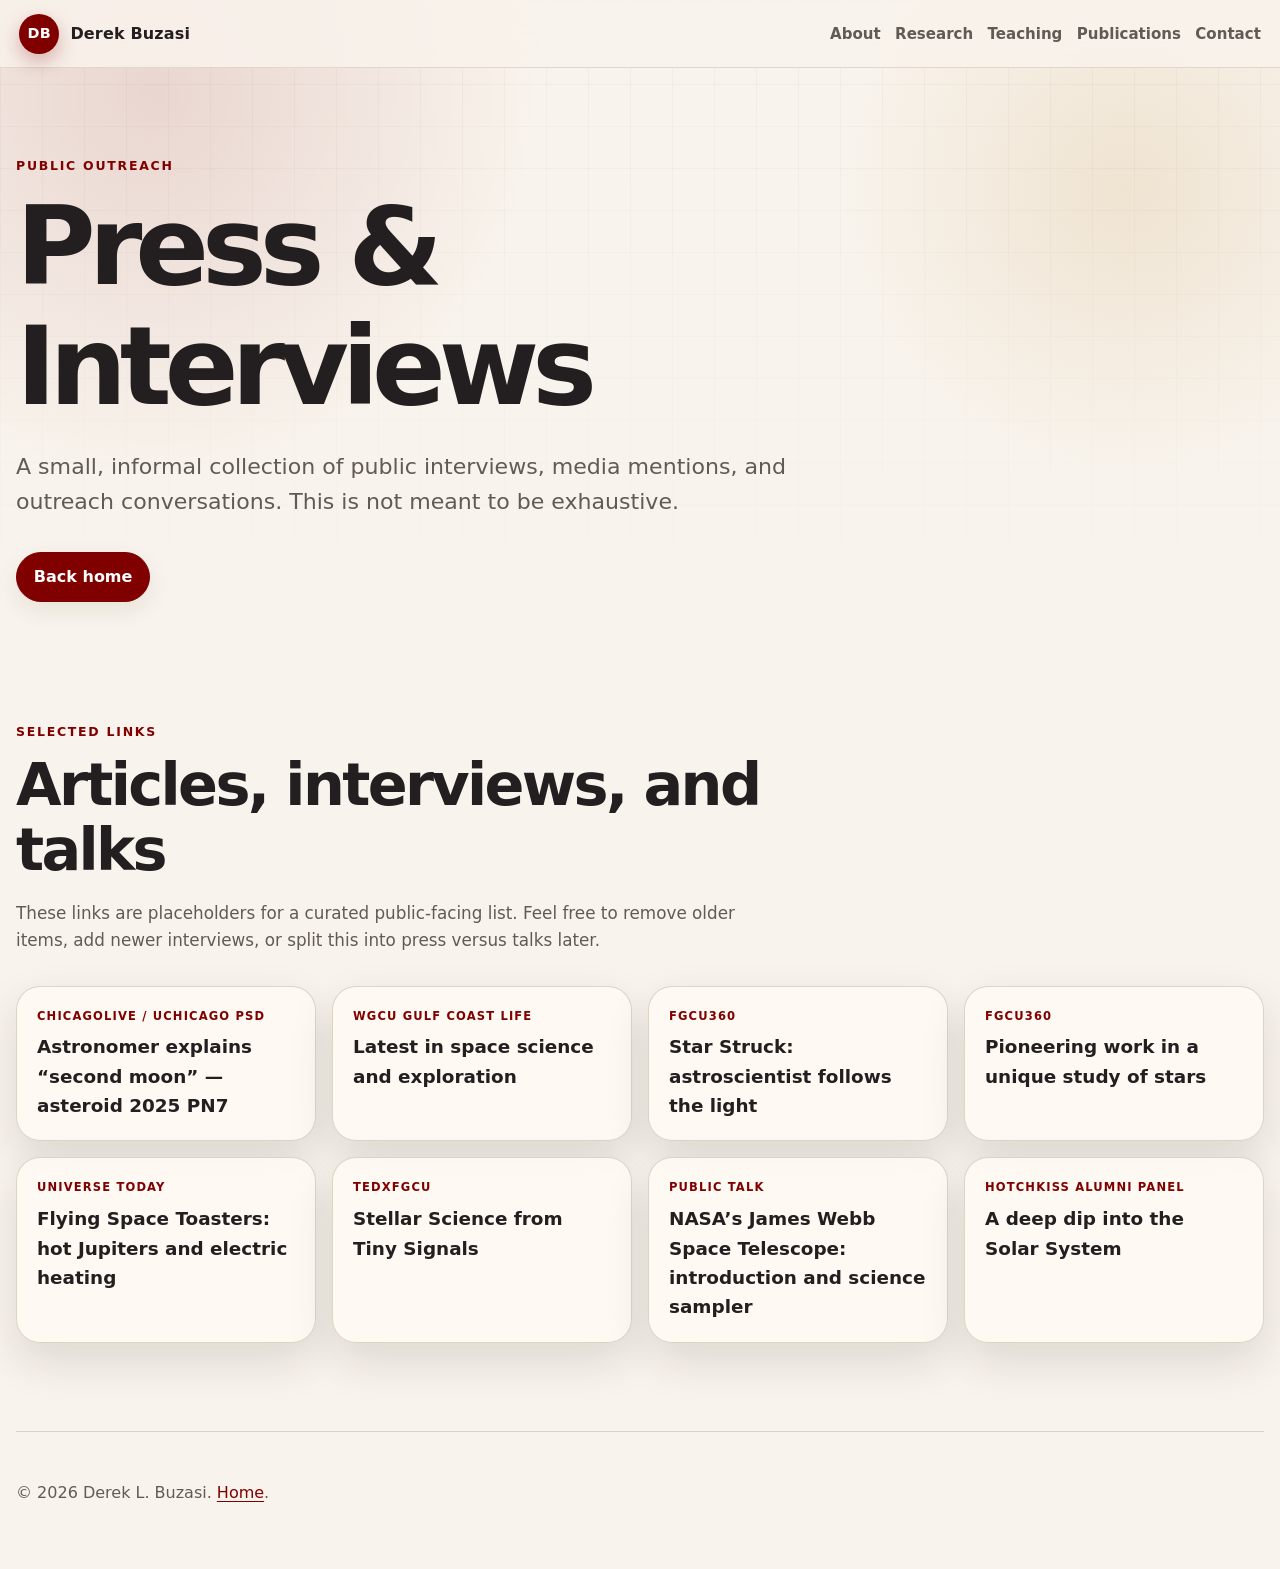
==== press.html @ fadd1ba3 "Updates to stellar activity and press pages" ====
<!doctype html>
<html lang="en">
<head>
  <meta charset="utf-8" />
  <meta name="viewport" content="width=device-width, initial-scale=1" />
  <meta name="description" content="Selected press interviews, public conversations, and outreach links for Derek L. Buzasi." />
  <title>Press &amp; Interviews | Derek L. Buzasi</title>
  <link rel="stylesheet" href="styles.css" />
</head>
<body>
  <a class="skip-link" href="#main">Skip to main content</a>

  <header class="site-header">
    <nav class="nav" aria-label="Primary navigation">
      <a class="brand" href="index.html#top" aria-label="Derek Buzasi home">
        <span class="brand-mark" aria-hidden="true">DB</span>
        <span class="brand-text">Derek Buzasi</span>
      </a>
      <div class="nav-links">
        <a href="index.html#about">About</a>
        <a href="index.html#research">Research</a>
        <a href="index.html#teaching">Teaching</a>
        <a href="index.html#publications">Publications</a>
        <a href="index.html#contact">Contact</a>
      </div>
    </nav>
  </header>

  <main id="main">
    <section class="section-shell page-hero">
      <p class="eyebrow">public outreach</p>
      <h1>Press &amp; Interviews</h1>
      <p class="subtitle narrow">A small, informal collection of public interviews, media mentions, and outreach conversations. This is not meant to be exhaustive.</p>
      <div class="button-row">
        <a class="button primary" href="index.html#top">Back home</a>
      </div>
    </section>

    <section class="section-shell publications">
      <div class="section-heading">
        <p class="eyebrow">selected links</p>
        <h2>Articles, interviews, and talks</h2>
        <p>These links are placeholders for a curated public-facing list. Feel free to remove older items, add newer interviews, or split this into press versus talks later.</p>
      </div>
      <div class="link-cards press-grid">
        <a class="link-card" href="https://physicalsciences.uchicago.edu/news/year/2025/P75/" target="_blank" rel="noopener">
          <span>ChicagoLIVE / UChicago PSD</span>
          <strong>Astronomer explains “second moon” — asteroid 2025 PN7</strong>
        </a>
        <a class="link-card" href="https://www.wgcu.org/podcast/gulf-coast-life/2023-07-12/we-nerd-out-on-the-latest-in-space-science-and-exploration-with-an-fgcu-astronomer-and-professor" target="_blank" rel="noopener">
          <span>WGCU Gulf Coast Life</span>
          <strong>Latest in space science and exploration</strong>
        </a>
        <a class="link-card" href="https://fgcu360.com/2020/04/11/star-struck/" target="_blank" rel="noopener">
          <span>FGCU360</span>
          <strong>Star Struck: astroscientist follows the light</strong>
        </a>
        <a class="link-card" href="https://fgcu360.com/2021/12/10/buzasi-continues-pioneering-work-in-unique-study-of-stars/" target="_blank" rel="noopener">
          <span>FGCU360</span>
          <strong>Pioneering work in a unique study of stars</strong>
        </a>
        <a class="link-card" href="https://www.universetoday.com/articles/flying-space-toasters-electrified-exoplanets-really-feel-the-heat" target="_blank" rel="noopener">
          <span>Universe Today</span>
          <strong>Flying Space Toasters: hot Jupiters and electric heating</strong>
        </a>
        <a class="link-card" href="https://www.youtube.com/watch?v=mZ9_5fVVv5w" target="_blank" rel="noopener">
          <span>TEDxFGCU</span>
          <strong>Stellar Science from Tiny Signals</strong>
        </a>
        <a class="link-card" href="https://www.youtube.com/watch?v=SFD3ztopoQs" target="_blank" rel="noopener">
          <span>Public talk</span>
          <strong>NASA’s James Webb Space Telescope: introduction and science sampler</strong>
        </a>
        <a class="link-card" href="https://www.hotchkiss.org/post-page/~board/school-news/post/an-expert-alumni-panel-offers-a-deep-dip-into-our-solar-system" target="_blank" rel="noopener">
          <span>Hotchkiss alumni panel</span>
          <strong>A deep dip into the Solar System</strong>
        </a>
      </div>
    </section>
  </main>

  <footer class="site-footer">
    <p>&copy; <span id="year">2026</span> Derek L. Buzasi. <a href="index.html">Home</a>.</p>
  </footer>

  <script>
    document.getElementById('year').textContent = new Date().getFullYear();
  </script>
</body>
</html>
---- styles.css ----
:root {
  --bg: #f8f3ec;
  --panel: #fffaf3;
  --ink: #231f20;
  --muted: #625b55;
  --line: #ded1c3;
  --accent: #800000;
  --accent-dark: #4f0000;
  --accent-soft: #ead8d0;
  --gold: #b1740f;
  --shadow: 0 18px 45px rgba(36, 24, 18, 0.12);
  --radius: 24px;
  --max-width: 1360px;
}

* {
  box-sizing: border-box;
}

html {
  scroll-behavior: smooth;
}

body {
  margin: 0;
  font-family: Inter, ui-sans-serif, system-ui, -apple-system, BlinkMacSystemFont, "Segoe UI", sans-serif;
  color: var(--ink);
  background:
    radial-gradient(circle at 12% 6%, rgba(128, 0, 0, 0.12), transparent 24rem),
    radial-gradient(circle at 88% 12%, rgba(177, 116, 15, 0.12), transparent 18rem),
    var(--bg);
  line-height: 1.6;
}

body::before {
  content: "";
  position: fixed;
  inset: 0;
  pointer-events: none;
  background-image:
    linear-gradient(rgba(35, 31, 32, 0.035) 1px, transparent 1px),
    linear-gradient(90deg, rgba(35, 31, 32, 0.035) 1px, transparent 1px);
  background-size: 42px 42px;
  mask-image: linear-gradient(to bottom, black, transparent 72%);
}

a {
  color: var(--accent);
  text-decoration-thickness: 0.08em;
  text-underline-offset: 0.18em;
}

a:hover,
a:focus-visible {
  color: var(--accent-dark);
}

.skip-link {
  position: absolute;
  left: -999px;
  top: 1rem;
  z-index: 20;
  background: var(--ink);
  color: white;
  padding: 0.75rem 1rem;
  border-radius: 999px;
}

.skip-link:focus {
  left: 1rem;
}

.site-header {
  position: sticky;
  top: 0;
  z-index: 10;
  backdrop-filter: blur(18px);
  background: rgba(248, 243, 236, 0.86);
  border-bottom: 1px solid rgba(222, 209, 195, 0.8);
}

.nav {
  max-width: var(--max-width);
  margin: 0 auto;
  padding: 0.85rem 1.2rem;
  display: flex;
  align-items: center;
  justify-content: space-between;
  gap: 1rem;
}

.brand {
  display: inline-flex;
  align-items: center;
  gap: 0.7rem;
  color: var(--ink);
  text-decoration: none;
  font-weight: 800;
  letter-spacing: 0.01em;
}

.brand-mark {
  display: grid;
  place-items: center;
  width: 2.5rem;
  height: 2.5rem;
  border-radius: 50%;
  background: var(--accent);
  color: white;
  font-size: 0.9rem;
  box-shadow: 0 8px 20px rgba(128, 0, 0, 0.28);
}

.nav-links {
  display: flex;
  flex-wrap: wrap;
  justify-content: flex-end;
  gap: 0.2rem 0.9rem;
  font-size: 0.94rem;
}

.nav-links a {
  color: var(--muted);
  text-decoration: none;
  font-weight: 700;
}

.nav-links a:hover,
.nav-links a:focus-visible {
  color: var(--accent);
}

.section-shell {
  width: min(var(--max-width), calc(100% - 2rem));
  margin: 0 auto;
  padding: 5.5rem 0;
  position: relative;
}

.hero {
  min-height: calc(100vh - 4.5rem);
  display: grid;
  grid-template-columns: minmax(0, 1.25fr) minmax(280px, 0.75fr);
  align-items: center;
  gap: 3rem;
}

.eyebrow,
.card-kicker {
  margin: 0 0 0.7rem;
  color: var(--accent);
  font-weight: 900;
  text-transform: uppercase;
  letter-spacing: 0.14em;
  font-size: 0.78rem;
}

.card-kicker {
  font-size: 0.7rem;
}

h1,
h2,
h3 {
  line-height: 1.1;
  margin: 0;
}

h1 {
  font-size: clamp(3.2rem, 9vw, 6.8rem);
  letter-spacing: -0.065em;
  max-width: 9ch;
}

h2 {
  font-size: clamp(2rem, 4.6vw, 3.8rem);
  letter-spacing: -0.045em;
}

h3 {
  font-size: 1.25rem;
  letter-spacing: -0.018em;
}

.subtitle {
  max-width: 760px;
  font-size: clamp(1.1rem, 2vw, 1.38rem);
  color: var(--muted);
  margin: 1.4rem 0 0;
}

.subtitle.narrow {
  max-width: 860px;
}

.hero-summary {
  max-width: 720px;
  font-size: 1.08rem;
  margin: 1.4rem 0 0;
}

.button-row {
  display: flex;
  flex-wrap: wrap;
  gap: 0.85rem;
  margin-top: 2rem;
}

.button {
  display: inline-flex;
  align-items: center;
  justify-content: center;
  min-height: 2.9rem;
  padding: 0.72rem 1.05rem;
  border: 1px solid var(--line);
  border-radius: 999px;
  background: rgba(255, 250, 243, 0.82);
  color: var(--ink);
  text-decoration: none;
  font-weight: 800;
  box-shadow: 0 8px 24px rgba(36, 24, 18, 0.08);
  transition: transform 160ms ease, box-shadow 160ms ease;
}

.button.primary {
  background: var(--accent);
  border-color: var(--accent);
  color: white;
}

.button:hover,
.button:focus-visible {
  transform: translateY(-1px);
  box-shadow: var(--shadow);
}

.hero-card,
.card,
.contact-card,
.link-card,
.accent-panel,
.detail-card,
.detail-sidebar {
  border: 1px solid rgba(222, 209, 195, 0.95);
  background: rgba(255, 250, 243, 0.86);
  box-shadow: var(--shadow);
  border-radius: var(--radius);
}

.hero-card {
  padding: 1.2rem;
}

.portrait-placeholder {
  display: grid;
  place-items: center;
  aspect-ratio: 1 / 1;
  width: 100%;
  border-radius: calc(var(--radius) - 0.6rem);
  background:
    radial-gradient(circle at 35% 28%, rgba(255, 255, 255, 0.35), transparent 5rem),
    linear-gradient(135deg, var(--accent-dark), var(--accent), var(--gold));
  color: white;
  font-size: clamp(3rem, 8vw, 5rem);
  font-weight: 900;
  letter-spacing: -0.05em;
}

.hero-card dl {
  margin: 1.2rem 0 0;
  display: grid;
  gap: 1rem;
}

.hero-card dt {
  color: var(--muted);
  text-transform: uppercase;
  letter-spacing: 0.1em;
  font-size: 0.72rem;
  font-weight: 900;
}

.hero-card dd {
  margin: 0.15rem 0 0;
  font-weight: 750;
}

.two-column {
  display: grid;
  grid-template-columns: 0.82fr 1.18fr;
  gap: 3rem;
  align-items: start;
}

.prose p:first-child,
.detail-block p:first-child {
  margin-top: 0;
}

.prose p:last-child,
.detail-block p:last-child {
  margin-bottom: 0;
}

.section-heading {
  max-width: 760px;
  margin-bottom: 2rem;
}

.section-heading p:last-child {
  color: var(--muted);
  font-size: 1.05rem;
}

.card-grid {
  display: grid;
  grid-template-columns: repeat(auto-fit, minmax(220px, 1fr));
  gap: 1rem;
}

.research-grid {
  grid-template-columns: repeat(5, minmax(0, 1fr));
}

.card {
  min-height: 300px;
  padding: 1.25rem;
}

.linked-card {
  display: flex;
  flex-direction: column;
}

.card p {
  color: var(--muted);
}

.card-link {
  margin-top: auto;
  display: inline-flex;
  align-items: center;
  width: fit-content;
  color: var(--accent);
  font-weight: 900;
  text-decoration: none;
}

.card-link::after {
  content: "→";
  margin-left: 0.4rem;
}

.accent-panel {
  padding: 2rem;
  background: linear-gradient(135deg, rgba(255, 250, 243, 0.94), rgba(234, 216, 208, 0.72));
}

.clean-list {
  margin: 1rem 0 0;
  padding-left: 1.25rem;
}

.clean-list li + li {
  margin-top: 0.45rem;
}

.link-cards {
  display: grid;
  grid-template-columns: repeat(3, minmax(0, 1fr));
  gap: 1rem;
}

.link-card {
  display: block;
  padding: 1.25rem;
  text-decoration: none;
  color: var(--ink);
  transition: transform 160ms ease;
}

.link-card span {
  display: block;
  color: var(--accent);
  text-transform: uppercase;
  letter-spacing: 0.1em;
  font-size: 0.72rem;
  font-weight: 900;
  margin-bottom: 0.45rem;
}

.link-card strong {
  display: block;
  font-size: 1.15rem;
}

.link-card:hover,
.link-card:focus-visible {
  transform: translateY(-2px);
}

.contact-section {
  display: grid;
  grid-template-columns: 0.82fr 1.18fr;
  gap: 3rem;
  align-items: start;
}

.contact-card {
  padding: 1.5rem;
}

.contact-card p:first-child {
  margin-top: 0;
}

.contact-card p:last-child {
  margin-bottom: 0;
}

.page-hero {
  padding-bottom: 2rem;
}

.page-hero h1 {
  max-width: 13ch;
}

.detail-layout {
  padding-top: 1rem;
  display: grid;
  grid-template-columns: minmax(0, 1.25fr) minmax(280px, 0.75fr);
  gap: 1.4rem;
  align-items: start;
}

.detail-card,
.detail-sidebar {
  padding: 1.5rem;
}

.detail-block + .detail-block {
  margin-top: 2.2rem;
  padding-top: 2rem;
  border-top: 1px solid var(--line);
}

.detail-block h2,
.detail-sidebar h2 {
  font-size: clamp(1.4rem, 2.6vw, 2.1rem);
  margin-bottom: 0.9rem;
}

.detail-block p,
.detail-block li {
  color: var(--muted);
}

.stacked-links {
  grid-template-columns: 1fr;
}

.press-grid {
  grid-template-columns: repeat(4, minmax(0, 1fr));
}

.site-footer {
  width: min(var(--max-width), calc(100% - 2rem));
  margin: 0 auto;
  padding: 2rem 0 3rem;
  color: var(--muted);
  border-top: 1px solid var(--line);
}

@media (max-width: 1180px) {
  .research-grid {
    grid-template-columns: repeat(3, minmax(0, 1fr));
  }
}

@media (max-width: 900px) {
  .hero,
  .two-column,
  .contact-section,
  .detail-layout {
    grid-template-columns: 1fr;
  }

  .hero {
    padding-top: 4rem;
  }

  .link-cards,
  .press-grid {
    grid-template-columns: repeat(2, minmax(0, 1fr));
  }

  .research-grid {
    grid-template-columns: repeat(2, minmax(0, 1fr));
  }
}

@media (max-width: 640px) {
  .nav {
    align-items: flex-start;
    flex-direction: column;
  }

  .nav-links {
    justify-content: flex-start;
  }

  .section-shell {
    padding: 4rem 0;
  }

  .hero {
    min-height: auto;
  }

  .link-cards,
  .press-grid,
  .research-grid {
    grid-template-columns: 1fr;
  }

  .card {
    min-height: auto;
  }

  .accent-panel {
    padding: 1.25rem;
  }
}
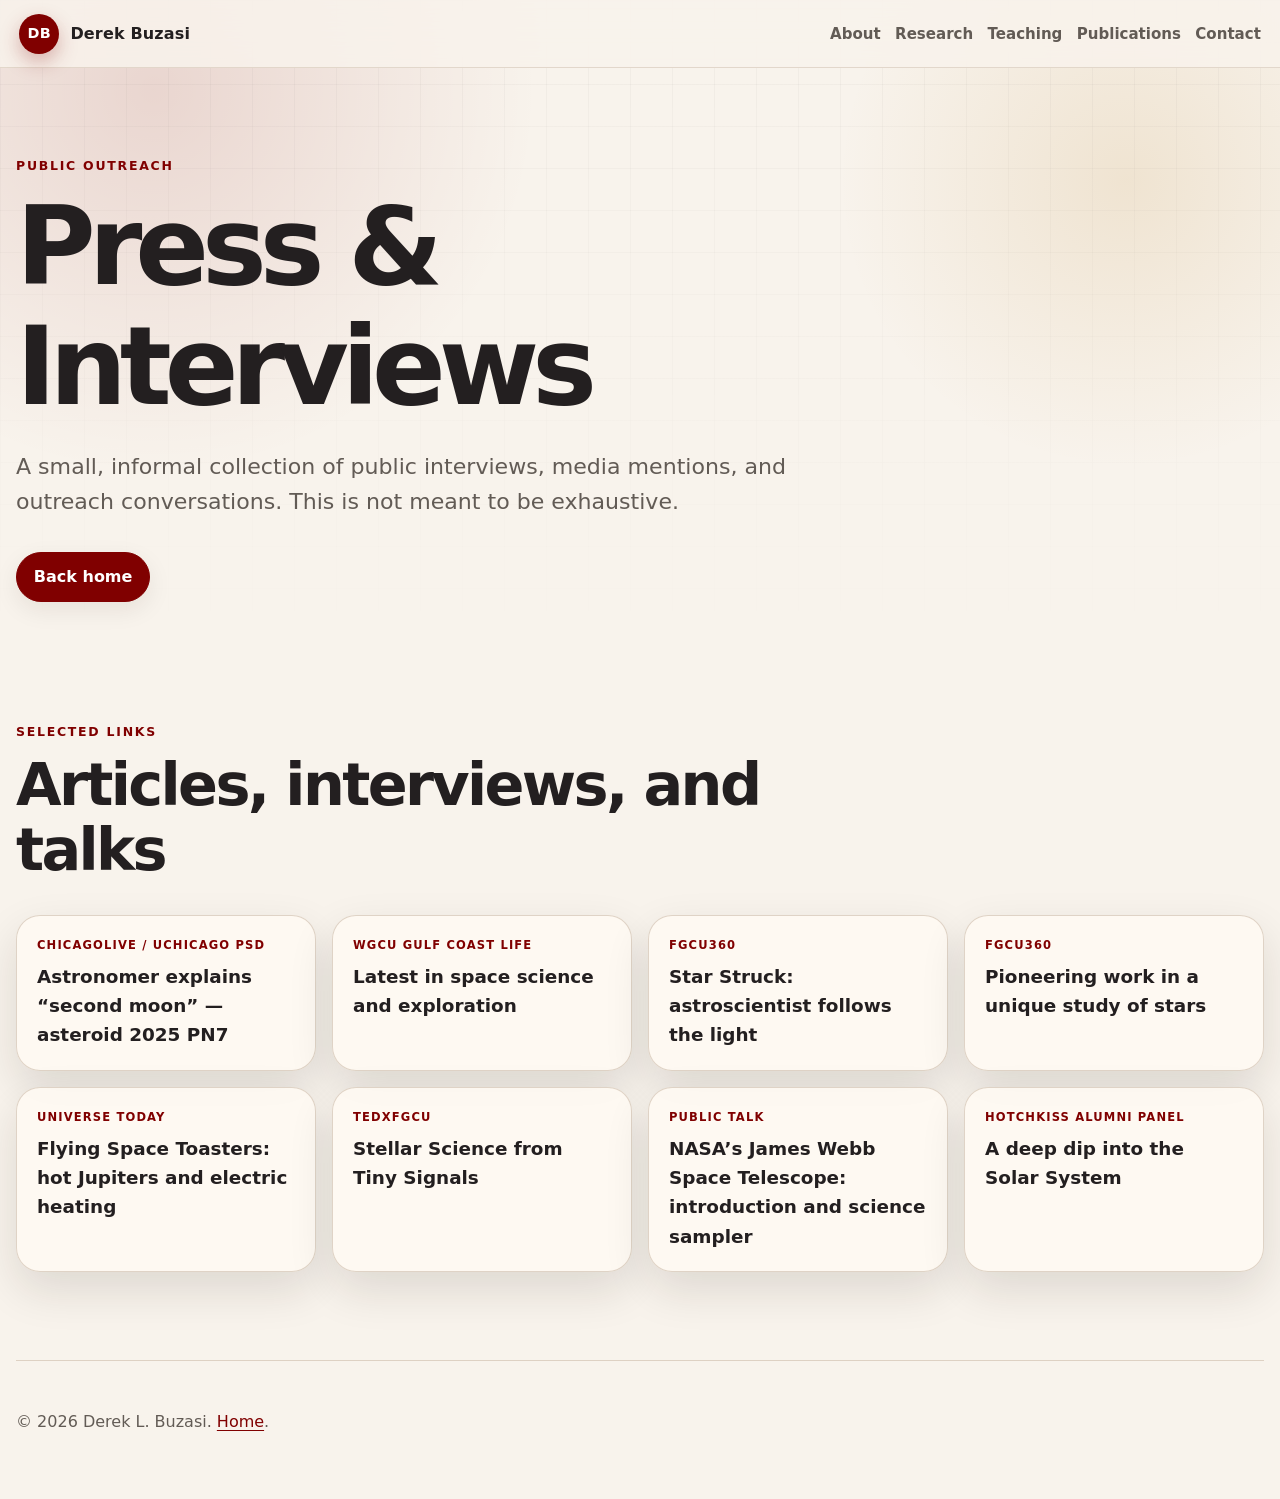
==== commit bdcad1a5: "Update press.html" ====
--- a/press.html
+++ b/press.html
@@ -40,7 +40,6 @@
       <div class="section-heading">
         <p class="eyebrow">selected links</p>
         <h2>Articles, interviews, and talks</h2>
-        <p>These links are placeholders for a curated public-facing list. Feel free to remove older items, add newer interviews, or split this into press versus talks later.</p>
       </div>
       <div class="link-cards press-grid">
         <a class="link-card" href="https://physicalsciences.uchicago.edu/news/year/2025/P75/" target="_blank" rel="noopener">
